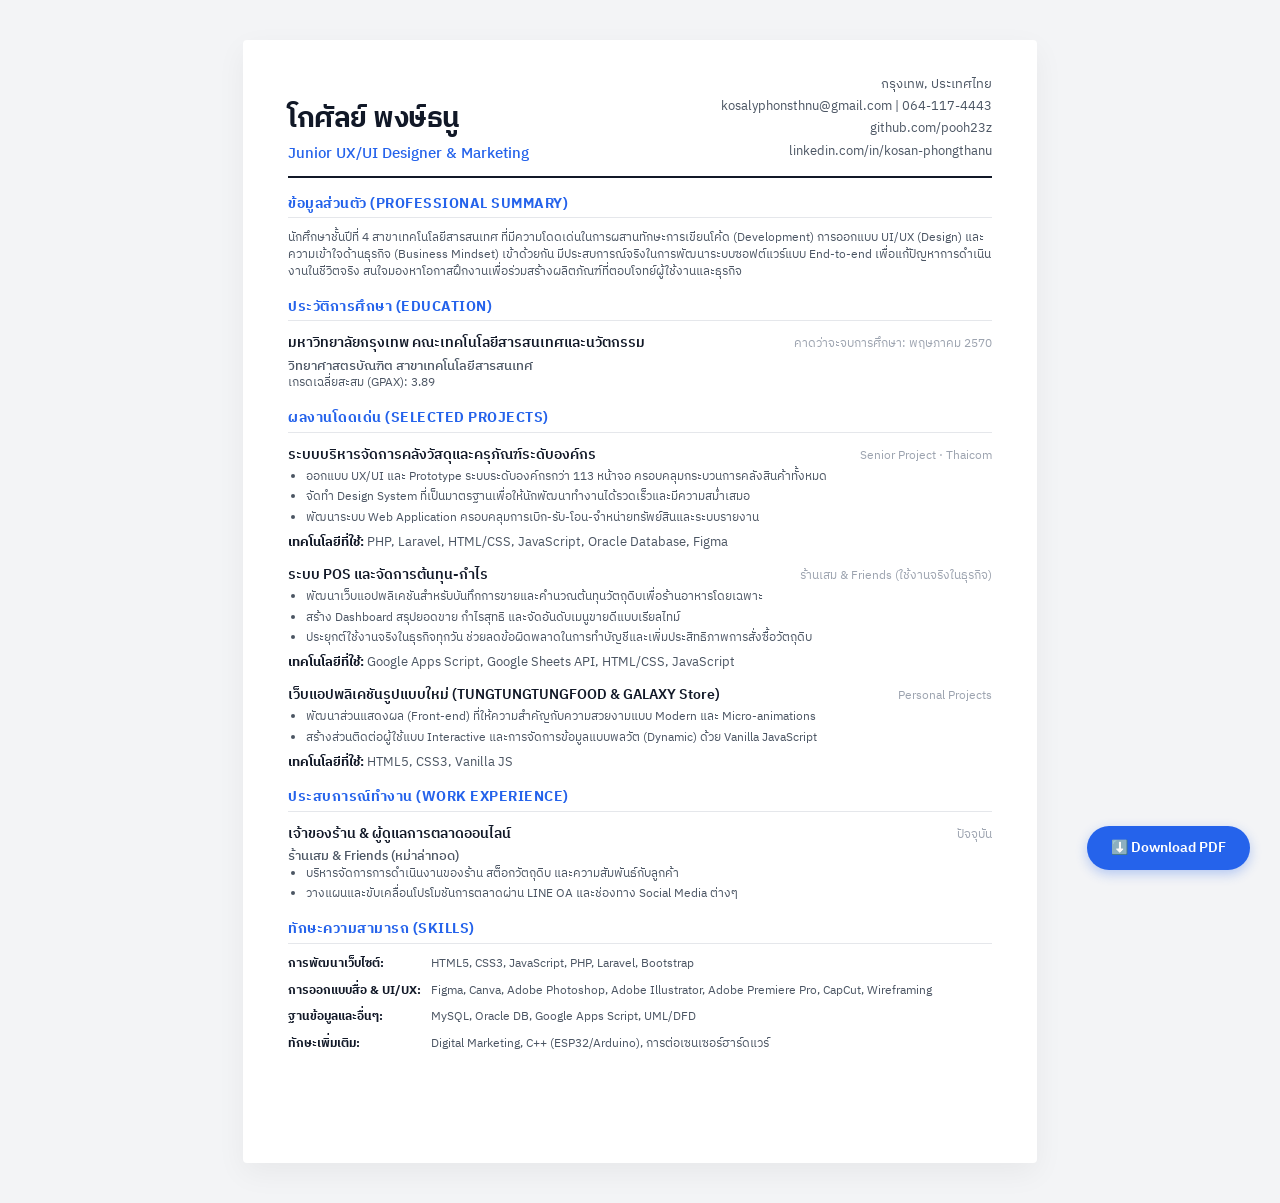
==== resume-th.html @ aa3f01b2 "Initial portfolio commit with generated PDFs" ====
<!DOCTYPE html>
<html lang="th">
<head>
  <meta charset="UTF-8">
  <meta name="viewport" content="width=device-width, initial-scale=1.0">
  <title>โกศัลย์ พงษ์ธนู - เรซูเม่</title>
  <link rel="preconnect" href="https://fonts.googleapis.com">
  <link rel="preconnect" href="https://fonts.gstatic.com" crossorigin>
  <link href="https://fonts.googleapis.com/css2?family=IBM+Plex+Sans+Thai:wght@300;400;500;600;700&display=swap" rel="stylesheet">
  <style>
    :root {
      --ink: #111827;
      --slate: #4B5563;
      --light-slate: #9CA3AF;
      --bg: #FFFFFF;
      --primary: #2563EB;
      --border: #E5E7EB;
    }

    * {
      box-sizing: border-box;
      margin: 0;
      padding: 0;
    }

    body {
      font-family: 'IBM Plex Sans Thai', sans-serif;
      background-color: #F3F4F6;
      color: var(--ink);
      line-height: 1.4;
      font-size: 12px;
      -webkit-font-smoothing: antialiased;
    }

    .page {
      background: var(--bg);
      width: 210mm; /* A4 width */
      height: 297mm; /* A4 height */
      margin: 40px auto;
      padding: 35px 45px;
      box-shadow: 0 10px 30px rgba(0, 0, 0, 0.05);
      border-radius: 4px;
      overflow: hidden; /* Prevent spill over */
    }

    /* Print settings */
    @page {
      size: A4;
      margin: 0;
    }
    @media print {
      body {
        background: none;
      }
      .page {
        margin: 0 !important;
        box-shadow: none;
        padding: 25px 35px !important;
        width: 210mm;
        height: 297mm;
        overflow: hidden;
      }
      .section {
        margin-bottom: 12px !important;
      }
      .no-print {
        display: none !important;
      }
    }

    header {
      border-bottom: 2px solid var(--ink);
      padding-bottom: 12px;
      margin-bottom: 16px;
      display: flex;
      justify-content: space-between;
      align-items: flex-end;
    }

    .name-role h1 {
      font-size: 28px;
      font-weight: 700;
      letter-spacing: -0.5px;
      margin-bottom: 4px;
      color: var(--ink);
    }

    .name-role h2 {
      font-size: 15px;
      font-weight: 500;
      color: var(--primary);
    }

    .contact-info {
      text-align: right;
      font-size: 13px;
      color: var(--slate);
    }

    .contact-info a {
      color: inherit;
      text-decoration: none;
    }

    .contact-info a:hover {
      text-decoration: underline;
    }

    .contact-info div {
      margin-bottom: 4px;
    }

    .section {
      margin-bottom: 16px;
    }

    .section-title {
      font-size: 14px;
      font-weight: 700;
      color: var(--primary);
      text-transform: uppercase;
      letter-spacing: 0.5px;
      border-bottom: 1px solid var(--border);
      padding-bottom: 4px;
      margin-bottom: 12px;
    }

    .item {
      margin-bottom: 14px;
    }

    .item-header {
      display: flex;
      justify-content: space-between;
      align-items: baseline;
      margin-bottom: 4px;
    }

    .item-title {
      font-size: 14px;
      font-weight: 600;
      color: var(--ink);
    }

    .item-meta {
      font-size: 13px;
      font-weight: 500;
      color: var(--slate);
    }

    .item-date {
      font-size: 12px;
      color: var(--light-slate);
      font-variant-numeric: tabular-nums;
    }

    .item-desc {
      color: var(--slate);
      margin-bottom: 8px;
    }

    ul.bullets {
      list-style-type: disc;
      padding-left: 18px;
      color: var(--slate);
    }

    ul.bullets li {
      margin-bottom: 4px;
    }
    
    .tech-stack {
      font-size: 13px;
      color: var(--slate);
      margin-top: 6px;
    }
    
    .tech-stack strong {
      color: var(--ink);
    }

    /* Skills */
    .skills-category {
      margin-bottom: 10px;
    }
    .skills-category strong {
      display: inline-block;
      width: 140px;
      color: var(--ink);
    }
    .skills-category span {
      color: var(--slate);
    }

    /* Floating Print Button */
    .print-btn {
      position: fixed;
      bottom: 30px;
      right: 30px;
      background: var(--primary);
      color: white;
      border: none;
      padding: 12px 24px;
      border-radius: 30px;
      font-size: 14px;
      font-weight: 600;
      cursor: pointer;
      box-shadow: 0 4px 12px rgba(37, 99, 235, 0.3);
      transition: transform 0.2s, box-shadow 0.2s;
    }
    .print-btn:hover {
      transform: translateY(-2px);
      box-shadow: 0 6px 16px rgba(37, 99, 235, 0.4);
    }

  </style>
</head>
<body>

  <a class="print-btn no-print" href="resume-th.pdf" download style="text-decoration: none; display: inline-block;">⬇️ Download PDF</a>

  <div class="page">
    <header>
      <div class="name-role">
        <h1>โกศัลย์ พงษ์ธนู</h1>
        <h2>Junior UX/UI Designer & Marketing</h2>
      </div>
      <div class="contact-info">
        <div>กรุงเทพ, ประเทศไทย</div>
        <div><a href="mailto:kosalyphonsthnu@gmail.com">kosalyphonsthnu@gmail.com</a> | 064-117-4443</div>
        <div><a href="https://github.com/pooh23z" target="_blank">github.com/pooh23z</a></div>
        <div><a href="https://www.linkedin.com/in/kosan-phongthanu" target="_blank">linkedin.com/in/kosan-phongthanu</a></div>
      </div>
    </header>

    <section class="section">
      <div class="section-title">ข้อมูลส่วนตัว (Professional Summary)</div>
      <p class="item-desc" style="margin-bottom: 0;">
        นักศึกษาชั้นปีที่ 4 สาขาเทคโนโลยีสารสนเทศ ที่มีความโดดเด่นในการผสานทักษะการเขียนโค้ด (Development) การออกแบบ UI/UX (Design) และความเข้าใจด้านธุรกิจ (Business Mindset) เข้าด้วยกัน มีประสบการณ์จริงในการพัฒนาระบบซอฟต์แวร์แบบ End-to-end เพื่อแก้ปัญหาการดำเนินงานในชีวิตจริง สนใจมองหาโอกาสฝึกงานเพื่อร่วมสร้างผลิตภัณฑ์ที่ตอบโจทย์ผู้ใช้งานและธุรกิจ
      </p>
    </section>

    <section class="section">
      <div class="section-title">ประวัติการศึกษา (Education)</div>
      <div class="item">
        <div class="item-header">
          <div class="item-title">มหาวิทยาลัยกรุงเทพ คณะเทคโนโลยีสารสนเทศและนวัตกรรม</div>
          <div class="item-date">คาดว่าจะจบการศึกษา: พฤษภาคม 2570</div>
        </div>
        <div class="item-meta">วิทยาศาสตรบัณฑิต สาขาเทคโนโลยีสารสนเทศ</div>
        <div class="item-desc">เกรดเฉลี่ยสะสม (GPAX): 3.89</div>
      </div>
    </section>


    <section class="section">
      <div class="section-title">ผลงานโดดเด่น (Selected Projects)</div>

      <div class="item">
        <div class="item-header">
          <div class="item-title">ระบบบริหารจัดการคลังวัสดุและครุภัณฑ์ระดับองค์กร</div>
          <div class="item-date">Senior Project · Thaicom</div>
        </div>
        <ul class="bullets">
          <li>ออกแบบ UX/UI และ Prototype ระบบระดับองค์กรกว่า 113 หน้าจอ ครอบคลุมกระบวนการคลังสินค้าทั้งหมด</li>
          <li>จัดทำ Design System ที่เป็นมาตรฐานเพื่อให้นักพัฒนาทำงานได้รวดเร็วและมีความสม่ำเสมอ</li>
          <li>พัฒนาระบบ Web Application ครอบคลุมการเบิก-รับ-โอน-จำหน่ายทรัพย์สินและระบบรายงาน</li>
        </ul>
        <div class="tech-stack"><strong>เทคโนโลยีที่ใช้:</strong> PHP, Laravel, HTML/CSS, JavaScript, Oracle Database, Figma</div>
      </div>

      <div class="item">
        <div class="item-header">
          <div class="item-title">ระบบ POS และจัดการต้นทุน-กำไร</div>
          <div class="item-date">ร้านเสม & Friends (ใช้งานจริงในธุรกิจ)</div>
        </div>
        <ul class="bullets">
          <li>พัฒนาเว็บแอปพลิเคชันสำหรับบันทึกการขายและคำนวณต้นทุนวัตถุดิบเพื่อร้านอาหารโดยเฉพาะ</li>
          <li>สร้าง Dashboard สรุปยอดขาย กำไรสุทธิ และจัดอันดับเมนูขายดีแบบเรียลไทม์</li>
          <li>ประยุกต์ใช้งานจริงในธุรกิจทุกวัน ช่วยลดข้อผิดพลาดในการทำบัญชีและเพิ่มประสิทธิภาพการสั่งซื้อวัตถุดิบ</li>
        </ul>
        <div class="tech-stack"><strong>เทคโนโลยีที่ใช้:</strong> Google Apps Script, Google Sheets API, HTML/CSS, JavaScript</div>
      </div>

      <div class="item">
        <div class="item-header">
          <div class="item-title">เว็บแอปพลิเคชันรูปแบบใหม่ (TUNGTUNGTUNGFOOD & GALAXY Store)</div>
          <div class="item-date">Personal Projects</div>
        </div>
        <ul class="bullets">
          <li>พัฒนาส่วนแสดงผล (Front-end) ที่ให้ความสำคัญกับความสวยงามแบบ Modern และ Micro-animations</li>
          <li>สร้างส่วนติดต่อผู้ใช้แบบ Interactive และการจัดการข้อมูลแบบพลวัต (Dynamic) ด้วย Vanilla JavaScript</li>
        </ul>
        <div class="tech-stack"><strong>เทคโนโลยีที่ใช้:</strong> HTML5, CSS3, Vanilla JS</div>
      </div>
    </section>

    <section class="section">
      <div class="section-title">ประสบการณ์ทำงาน (Work Experience)</div>
      <div class="item">
        <div class="item-header">
          <div class="item-title">เจ้าของร้าน & ผู้ดูแลการตลาดออนไลน์</div>
          <div class="item-date">ปัจจุบัน</div>
        </div>
        <div class="item-meta">ร้านเสม & Friends (หม่าล่าทอด)</div>
        <ul class="bullets">
          <li>บริหารจัดการการดำเนินงานของร้าน สต็อกวัตถุดิบ และความสัมพันธ์กับลูกค้า</li>
          <li>วางแผนและขับเคลื่อนโปรโมชันการตลาดผ่าน LINE OA และช่องทาง Social Media ต่างๆ</li>
        </ul>
      </div>
    </section>

    <section class="section">
      <div class="section-title">ทักษะความสามารถ (Skills)</div>
      <div class="skills-category">
        <strong>การพัฒนาเว็บไซต์:</strong> <span>HTML5, CSS3, JavaScript, PHP, Laravel, Bootstrap</span>
      </div>
      <div class="skills-category">
        <strong>การออกแบบสื่อ & UI/UX:</strong> <span>Figma, Canva, Adobe Photoshop, Adobe Illustrator, Adobe Premiere Pro, CapCut, Wireframing</span>
      </div>
      <div class="skills-category">
        <strong>ฐานข้อมูลและอื่นๆ:</strong> <span>MySQL, Oracle DB, Google Apps Script, UML/DFD</span>
      </div>
      <div class="skills-category">
        <strong>ทักษะเพิ่มเติม:</strong> <span>Digital Marketing, C++ (ESP32/Arduino), การต่อเซนเซอร์ฮาร์ดแวร์</span>
      </div>
    </section>

  </div>

</body>
</html>
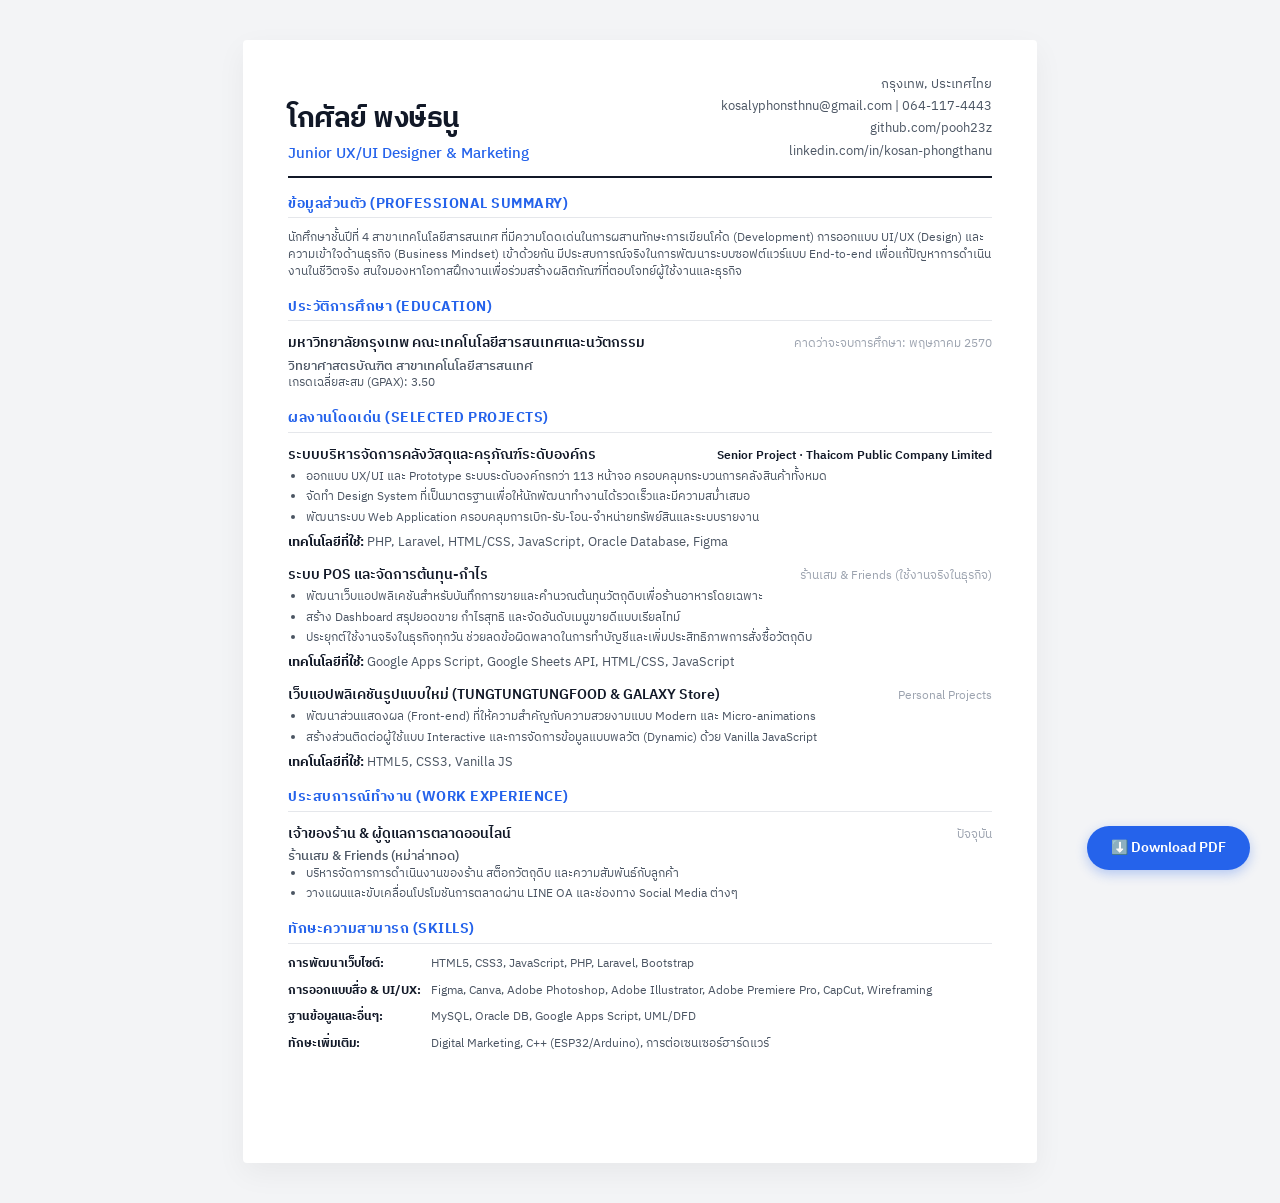
==== commit d64a4b2a: "Update portfolio content and UI: Add POS system, update GPA, fix LINE button" ====
--- a/resume-th.html
+++ b/resume-th.html
@@ -217,7 +217,7 @@
 </head>
 <body>
 
-  <a class="print-btn no-print" href="resume-th.pdf" download style="text-decoration: none; display: inline-block;">⬇️ Download PDF</a>
+  <a class="print-btn no-print" href="./resume-th.pdf" target="_blank" style="text-decoration: none; display: inline-block;">⬇️ Download PDF</a>
 
   <div class="page">
     <header>
@@ -248,7 +248,7 @@
           <div class="item-date">คาดว่าจะจบการศึกษา: พฤษภาคม 2570</div>
         </div>
         <div class="item-meta">วิทยาศาสตรบัณฑิต สาขาเทคโนโลยีสารสนเทศ</div>
-        <div class="item-desc">เกรดเฉลี่ยสะสม (GPAX): 3.89</div>
+        <div class="item-desc">เกรดเฉลี่ยสะสม (GPAX): 3.50</div>
       </div>
     </section>
 
@@ -259,7 +259,7 @@
       <div class="item">
         <div class="item-header">
           <div class="item-title">ระบบบริหารจัดการคลังวัสดุและครุภัณฑ์ระดับองค์กร</div>
-          <div class="item-date">Senior Project · Thaicom</div>
+          <div class="item-date" style="color: var(--ink); font-weight: 600;">Senior Project · Thaicom Public Company Limited</div>
         </div>
         <ul class="bullets">
           <li>ออกแบบ UX/UI และ Prototype ระบบระดับองค์กรกว่า 113 หน้าจอ ครอบคลุมกระบวนการคลังสินค้าทั้งหมด</li>
